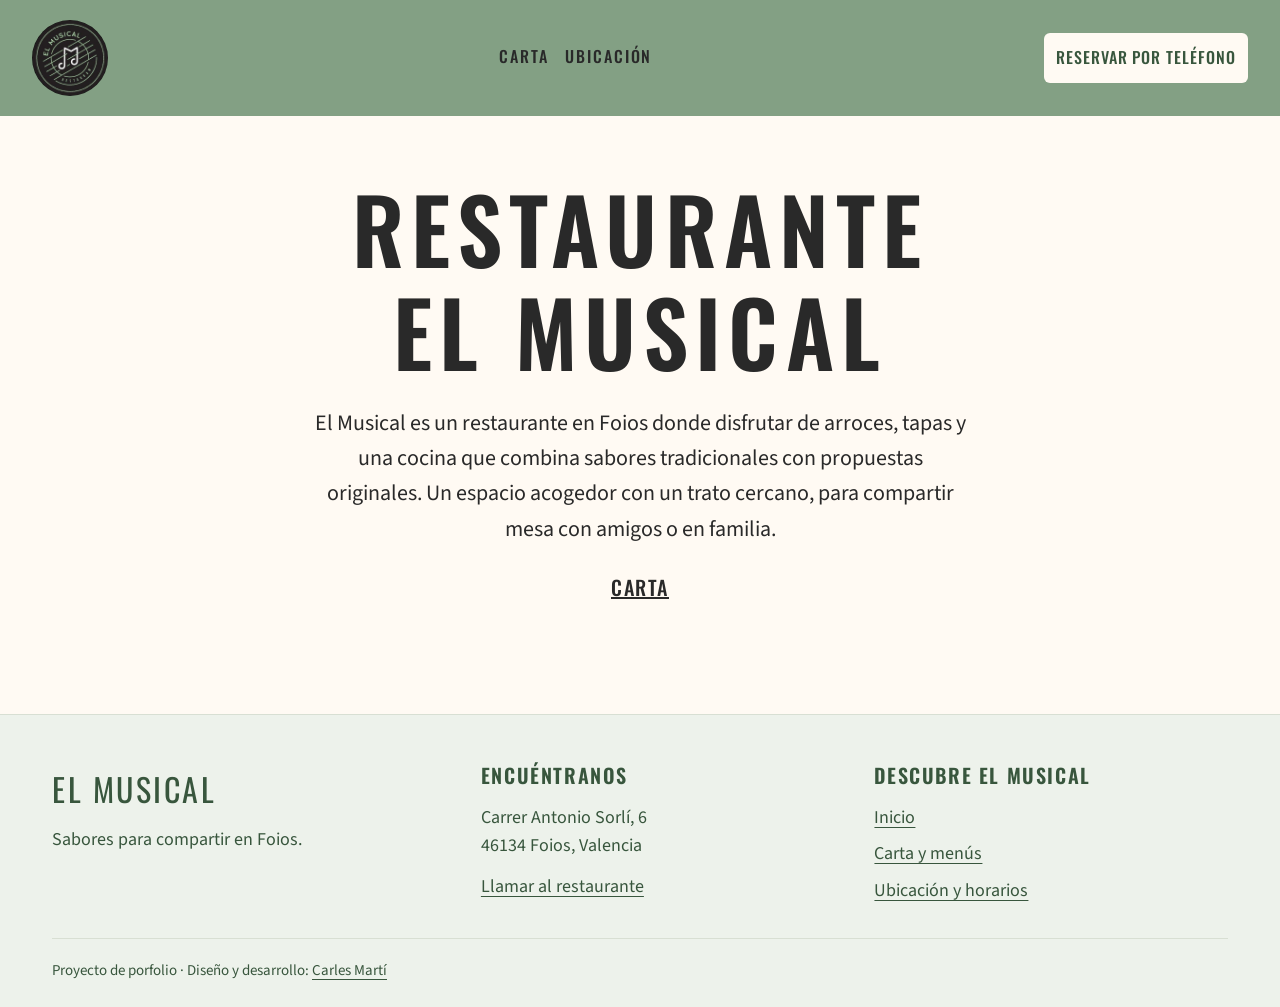
==== index.html @ 3e40493e "Añadido footer, horario y mejora de estilos" ====
<!DOCTYPE html>
<html lang="es">
<head>
    <meta charset="UTF-8">
    <meta name="viewport" content="width=device-width, initial-scale=1.0">

    <title>Restaurante El Musical | Foios</title>
    <meta
        name="description"
        content="Descubre la carta, los menús y la ubicación del restaurante El Musical en Foios."
    >

    <link rel="stylesheet" href="styles.css">
</head>

<body>
    <header class="cabecera">
        <a class="nombre-restaurante" href="index.html">
            <img class="logo-restaurante" src="images/logo_musical.jpg" alt="El Musical · Inicio" width="76" height="76">
        </a>

        <nav aria-label="Navegación principal">
            <ul>
                <!-- Carta reúne los platos, los vinos y los cuatro menús -->
                <li><a href="carta/index.html#carta">Carta</a></li>
                <li><a href="ubicacion/index.html">Ubicación</a></li>
            </ul>
        </nav>

        <a class="boton-reserva" href="tel:+34000000000">  <!-- De momento no pongo el telf-->
            Reservar por teléfono
        </a>
    </header>

    <main>
        <section class="presentacion">
            <!-- Título principal de la página -->
            <h1>Restaurante El Musical</h1>

            <!-- Descripción del restaurante -->
            <p>El Musical es un restaurante en Foios donde disfrutar de arroces, tapas y una cocina que combina sabores tradicionales con propuestas originales. Un espacio acogedor con un trato cercano, para compartir mesa con amigos o en familia.</p>

            <a href="carta/index.html#carta">Carta</a>
        </section>
    </main>

    <!-- Pie común: contacto, navegación y crédito del proyecto. -->
    <footer class="pie-web">
        <div class="contenido-pie">
            <div class="identidad-pie">
                <p class="nombre-pie">El Musical</p>
                <p>Sabores para compartir en Foios.</p>
            </div>
            <div>
                <h2>Encuéntranos</h2>
                <address>Carrer Antonio Sorlí, 6<br>46134 Foios, Valencia</address>
                <a href="tel:+34000000000">Llamar al restaurante</a>
            </div>
            <nav aria-label="Navegación del pie">
                <h2>Descubre El Musical</h2>
                <ul>
                    <li><a href="index.html">Inicio</a></li>
                    <li><a href="carta/index.html#carta">Carta y menús</a></li>
                    <li><a href="ubicacion/index.html#horario">Ubicación y horarios</a></li>
                </ul>
            </nav>
        </div>
        <p class="credito-pie">Proyecto de porfolio · Diseño y desarrollo: <a href="https://github.com/CarlesMarti2003">Carles Martí</a></p>
    </footer>
</body>
</html>
---- styles.css ----
/* Fuentes alojadas en el proyecto: no necesitan estar instaladas en el dispositivo. */
@font-face {
    font-family: "Oswald";
    src: url("assets/fonts/Oswald.ttf") format("truetype");
    font-style: normal;
    font-weight: 200 700;
    font-display: swap;
}

@font-face {
    font-family: "Source Sans 3";
    src: url("assets/fonts/SourceSans3.ttf") format("truetype");
    font-style: normal;
    font-weight: 200 900;
    font-display: swap;
}

/* Paleta y dos familias compartidas por todas las páginas.
   El verde se ha aproximado a partir de la fotografía de la carta. */
:root{
    --verde-principal: #83a084;
    --color-fondo: #fffaf3;
    --verde-oscuro: #38563d;
    --verde-suave: #edf2eb;
    --color-superficie: #fffdf8;
    --color-borde: #d8dfd3;
    --texto-secundario: #485845;
    --fuente-titulos: "Oswald", sans-serif;
    --fuente-texto: "Source Sans 3", sans-serif;
}

*{
    box-sizing: border-box;
}

body{
    margin: 0;
    min-height: 100vh;
    display: flex;
    flex-direction: column;
    font-family: var(--fuente-texto);
    color: #292929;
    background-color: var(--color-fondo);
    font-size: 18px;
    line-height: 1.6;
}

/* Fuente estrecha inspirada en los rótulos de la carta impresa. */
h1, h2, h3, h4 {
    font-family: var(--fuente-titulos);
    font-weight: 600;
    line-height: 1.25;
    letter-spacing: 0.08em;
    text-transform: uppercase;
}

button, input, select, textarea {
    font: inherit;
}

/*--- CONTENEDOR DE LA CABECERA ---*/
.cabecera{
    /* Permanece visible al desplazarse por cualquier página */
    position: sticky;
    top: 0;
    z-index: 30;
    display: flex;
    align-items: center;
    justify-content: space-between;
    gap: 20px;
    padding: 20px 32px;
    background-color: var(--verde-principal);
}

.nombre-restaurante {
    font-size: 30px;
    font-weight: 600;
    color: #292929;
    text-decoration: none; /* Elimina el subrallado del enlace */
    font-family: var(--fuente-titulos);
    letter-spacing: 0.05em;
    text-transform: uppercase;
}

.cabecera nav ul {
    display: flex;
    flex-wrap: wrap;
    justify-content:center;
    gap: 16px;
    margin: 0;
    padding: 0;
    list-style: none;
}

.cabecera nav a{
    color: #292929;
    text-decoration: none;
    font-size: 16px;
    letter-spacing: 0.12em;
    text-transform: uppercase;
    font-weight: 500;
    font-family: var(--fuente-titulos);
}

.cabecera nav a:hover {
    color: var(--verde-oscuro);
    text-decoration: underline;
}

.boton-reserva {
    display: inline-block;
    padding: 12px;
    border-radius: 6px;
    background-color: var(--color-fondo);
    color: var(--verde-oscuro);
    text-align: center;
    text-decoration: none;
    font-family: var(--fuente-titulos);
    font-size: 16px;
    font-weight: 500;
    letter-spacing: 0.06em;
    text-transform: uppercase;
}

.boton-reserva:hover{
    background-color: var(--verde-suave);
}

.presentacion{
    width: 100%;
    max-width: 800px;
    margin: 0 auto;
    padding: 60px;
    text-align: center;
}

.presentacion h1{
    /* El espacio lo controla la presentación, sin duplicar el relleno del h1. */
    padding: 0;
    font-weight: 600;
    font-size: clamp(42px, 7vw, 90px);
    font-family: var(--fuente-titulos);
    line-height: 1.15;
    margin: 0 0 24px;
    letter-spacing: 0.08em;
    text-transform: uppercase;
}

h1{
    width: 100%;
    max-width: 800px;
    font-weight: 600;
    font-size: clamp(42px, 7vw, 90px);
    font-family: var(--fuente-titulos);
    line-height: 1.15;
    margin: 0 0 24px;
    margin: 0 auto;
    padding: 60px;
    text-align: center;
    letter-spacing: 0.08em;
    text-transform: uppercase;
}

.presentacion p{
    font-size: 22px;
    line-height: 1.6;
    max-width: 60ch;
    margin: 0 auto 24px;
}

.presentacion a{
    color: #292929;
    font-size: 20px;
    font-family: var(--fuente-titulos);
    font-weight: 500;
    letter-spacing: 0.08em;
    text-transform: uppercase;
}

.presentacion a:hover{
    color: var(--verde-oscuro);
    text-decoration: underline;
}









/* Ajustes para pantallas pequeñas */
@media (max-width: 700px) {
    .presentacion {
        padding: 40px 20px;
    }

    .cabecera {
        flex-direction: column;
        padding: 20px 16px;
        gap: 20px;
    }
}

/* El contenido crece para que el pie llegue al final en páginas cortas. */
body > main { flex: 1; }

/* Logo con tamaño reservado: no salta la cabecera al cargar la imagen. */
.nombre-restaurante { display: inline-flex; flex-shrink: 0; }
.logo-restaurante {
    display: block;
    width: 76px;
    height: 76px;
    object-fit: contain;
    border-radius: 50%;
}

/* Pie compartido por Inicio, Carta y Ubicación. */
.pie-web {
    margin-top: 48px;
    padding: 48px 32px 24px;
    background: var(--verde-suave);
    border-top: 1px solid var(--color-borde);
    color: var(--verde-oscuro);
}
.contenido-pie {
    display: grid;
    grid-template-columns: 1.1fr 1fr 1fr;
    gap: 40px;
    max-width: 1176px;
    margin: 0 auto;
}
.contenido-pie > * { min-width: 0; }
.pie-web h2 { margin: 0 0 16px; font-size: 20px; }
.nombre-pie {
    margin: 0 0 12px;
    font-family: var(--fuente-titulos);
    font-size: 32px;
    letter-spacing: 0.08em;
    text-transform: uppercase;
}
.identidad-pie p:last-child { margin: 0; }
.pie-web address { margin-bottom: 12px; font-style: normal; }
.pie-web ul { margin: 0; padding: 0; list-style: none; }
.pie-web li + li { margin-top: 8px; }
.pie-web a { color: inherit; text-underline-offset: 4px; }
.pie-web a:hover { color: #292929; }
.credito-pie {
    max-width: 1176px;
    margin: 32px auto 0;
    padding-top: 20px;
    border-top: 1px solid var(--color-borde);
    font-size: 15px;
}
@media (max-width: 700px) {
    .contenido-pie { grid-template-columns: minmax(0, 1fr); gap: 28px; }
    .pie-web { padding: 36px 20px 20px; }
    .logo-restaurante { width: 64px; height: 64px; }
}
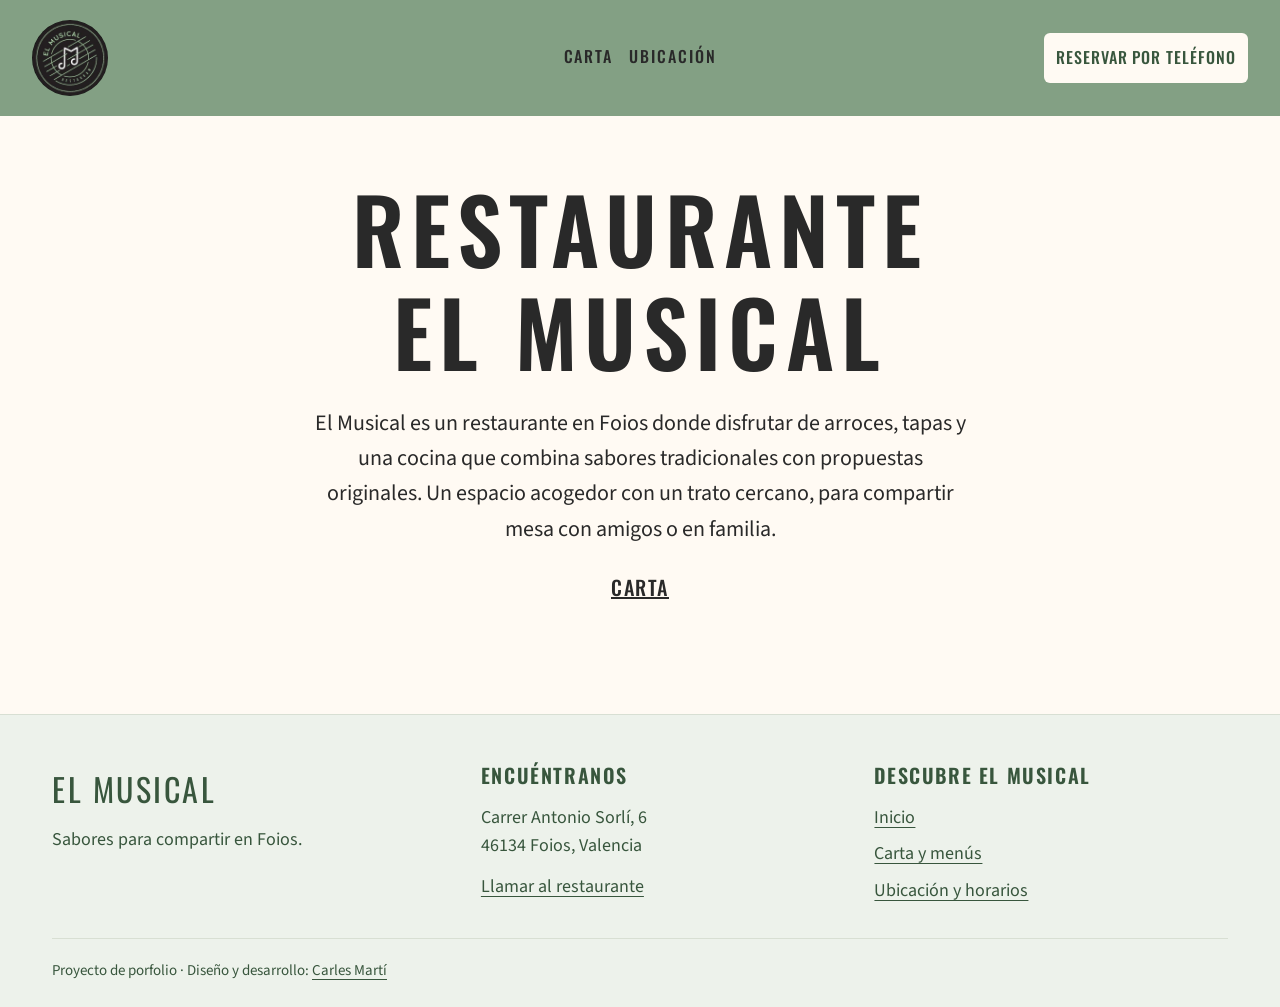
==== commit 0cc1780b: "Simplifica estilos y elimina codigo redundante" ====
--- a/index.html
+++ b/index.html
@@ -27,7 +27,7 @@
             </ul>
         </nav>
 
-        <a class="boton-reserva" href="tel:+34000000000">  <!-- De momento no pongo el telf-->
+        <a class="boton-reserva" href="tel:+34611469134">
             Reservar por teléfono
         </a>
     </header>
@@ -54,7 +54,7 @@
             <div>
                 <h2>Encuéntranos</h2>
                 <address>Carrer Antonio Sorlí, 6<br>46134 Foios, Valencia</address>
-                <a href="tel:+34000000000">Llamar al restaurante</a>
+                <a href="tel:+34611469134">Llamar al restaurante</a>
             </div>
             <nav aria-label="Navegación del pie">
                 <h2>Descubre El Musical</h2>
--- a/styles.css
+++ b/styles.css
@@ -54,7 +54,7 @@
     text-transform: uppercase;
 }
 
-button, input, select, textarea {
+button {
     font: inherit;
 }
 
@@ -64,22 +64,20 @@
     position: sticky;
     top: 0;
     z-index: 30;
-    display: flex;
+    /* Laterales iguales: el menú queda centrado en la pantalla. */
+    display: grid;
+    grid-template-columns: minmax(0, 1fr) auto minmax(0, 1fr);
     align-items: center;
-    justify-content: space-between;
     gap: 20px;
     padding: 20px 32px;
     background-color: var(--verde-principal);
 }
 
+.cabecera > .boton-reserva { justify-self: end; }
+
 .nombre-restaurante {
-    font-size: 30px;
-    font-weight: 600;
-    color: #292929;
-    text-decoration: none; /* Elimina el subrallado del enlace */
-    font-family: var(--fuente-titulos);
-    letter-spacing: 0.05em;
-    text-transform: uppercase;
+    display: inline-flex;
+    justify-self: start;
 }
 
 .cabecera nav ul {
@@ -134,31 +132,17 @@
     text-align: center;
 }
 
-.presentacion h1{
-    /* El espacio lo controla la presentación, sin duplicar el relleno del h1. */
-    padding: 0;
-    font-weight: 600;
+.presentacion h1 {
+    margin-bottom: 24px;
+}
+
+/* Los títulos de cada página solo ajustan el tamaño y el margen. */
+h1 {
+    width: 100%;
     font-size: clamp(42px, 7vw, 90px);
-    font-family: var(--fuente-titulos);
     line-height: 1.15;
-    margin: 0 0 24px;
-    letter-spacing: 0.08em;
-    text-transform: uppercase;
-}
-
-h1{
-    width: 100%;
-    max-width: 800px;
-    font-weight: 600;
-    font-size: clamp(42px, 7vw, 90px);
-    font-family: var(--fuente-titulos);
-    line-height: 1.15;
-    margin: 0 0 24px;
-    margin: 0 auto;
-    padding: 60px;
+    margin: 0;
     text-align: center;
-    letter-spacing: 0.08em;
-    text-transform: uppercase;
 }
 
 .presentacion p{
@@ -182,32 +166,10 @@
     text-decoration: underline;
 }
 
-
-
-
-
-
-
-
-
-/* Ajustes para pantallas pequeñas */
-@media (max-width: 700px) {
-    .presentacion {
-        padding: 40px 20px;
-    }
-
-    .cabecera {
-        flex-direction: column;
-        padding: 20px 16px;
-        gap: 20px;
-    }
-}
-
 /* El contenido crece para que el pie llegue al final en páginas cortas. */
 body > main { flex: 1; }
 
 /* Logo con tamaño reservado: no salta la cabecera al cargar la imagen. */
-.nombre-restaurante { display: inline-flex; flex-shrink: 0; }
 .logo-restaurante {
     display: block;
     width: 76px;
@@ -253,7 +215,17 @@
     border-top: 1px solid var(--color-borde);
     font-size: 15px;
 }
+/* Ajustes para pantallas pequeñas */
 @media (max-width: 700px) {
+    .presentacion {
+        padding: 40px 20px;
+    }
+
+    .cabecera {
+        display: flex;
+        flex-direction: column;
+        padding: 20px 16px;
+    }
     .contenido-pie { grid-template-columns: minmax(0, 1fr); gap: 28px; }
     .pie-web { padding: 36px 20px 20px; }
     .logo-restaurante { width: 64px; height: 64px; }
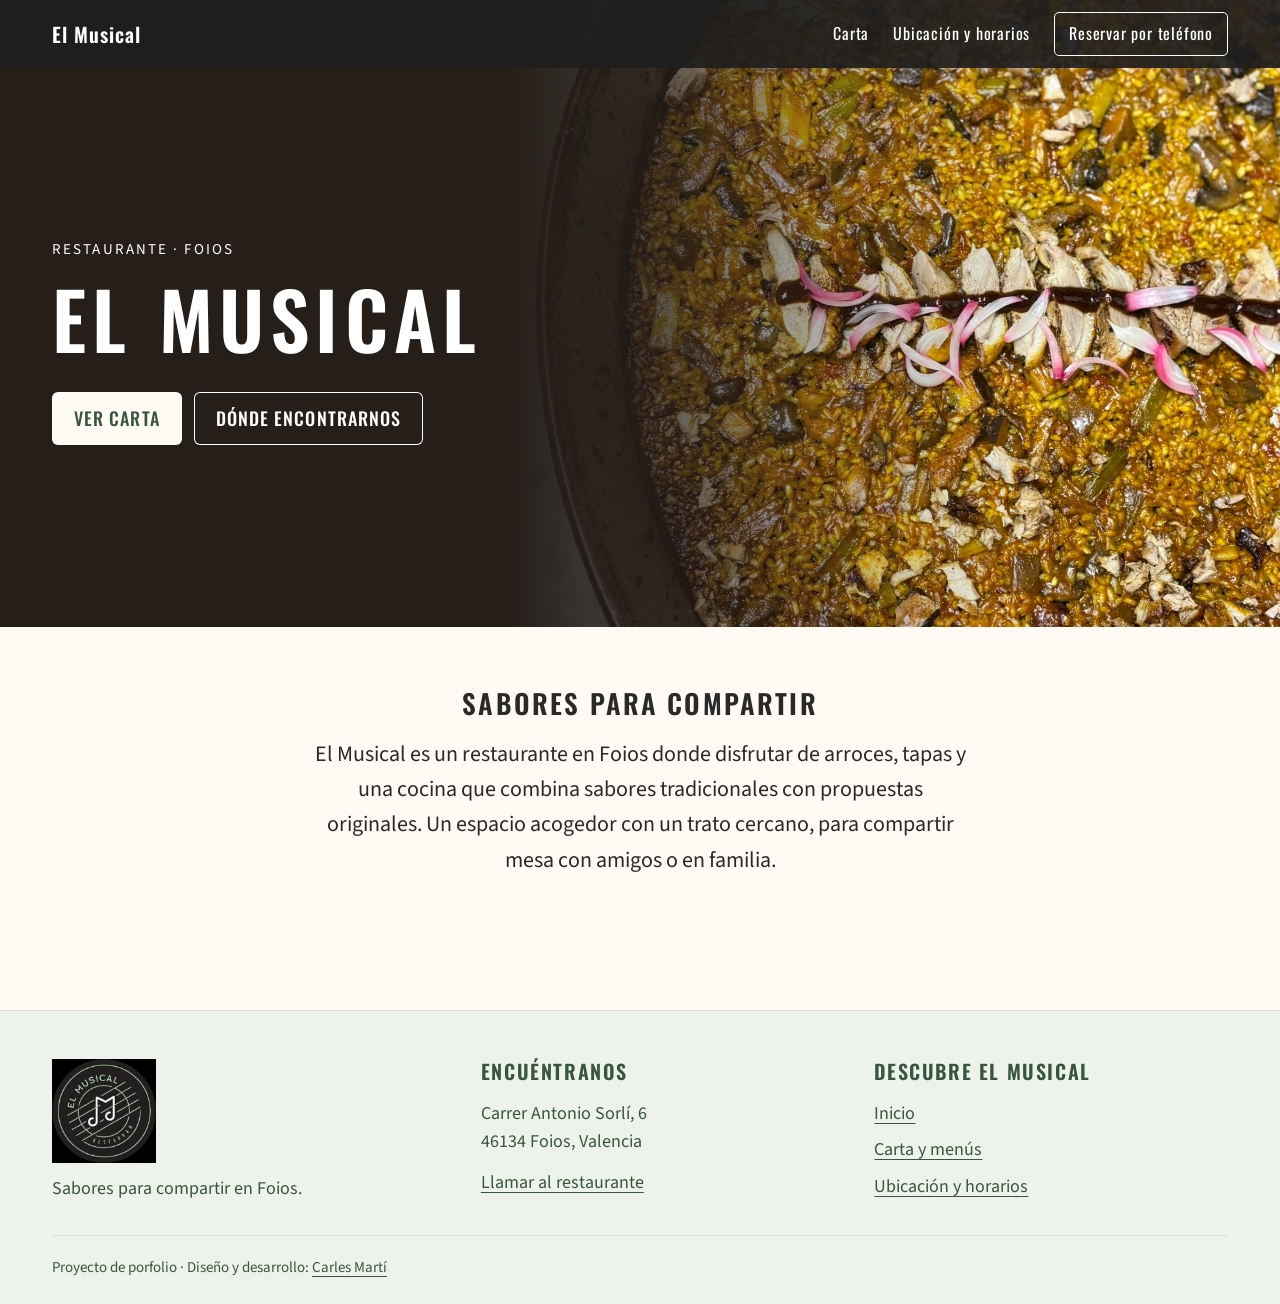
==== commit 51f9a269: "Mejora de portada y fondo de la cabecera" ====
--- a/index.html
+++ b/index.html
@@ -11,44 +11,49 @@
     >
 
     <link rel="stylesheet" href="styles.css">
+    <script src="navegacion.js" defer></script>
 </head>
 
 <body>
-    <header class="cabecera">
-        <a class="nombre-restaurante" href="index.html">
-            <img class="logo-restaurante" src="images/logo_musical.jpg" alt="El Musical · Inicio" width="76" height="76">
-        </a>
-
-        <nav aria-label="Navegación principal">
-            <ul>
-                <!-- Carta reúne los platos, los vinos y los cuatro menús -->
-                <li><a href="carta/index.html#carta">Carta</a></li>
-                <li><a href="ubicacion/index.html">Ubicación</a></li>
-            </ul>
-        </nav>
-
-        <a class="boton-reserva" href="tel:+34611469134">
-            Reservar por teléfono
-        </a>
+    <header class="cabecera cabecera-inicio">
+        <div class="cabecera-interior">
+            <a class="nombre-restaurante" href="index.html" aria-current="page">El Musical</a>
+            <button class="boton-menu" type="button" aria-expanded="false" aria-controls="navegacion-principal" hidden>
+                Menú <span class="icono-menu" aria-hidden="true"></span>
+            </button>
+            <nav id="navegacion-principal" class="cabecera-nav" aria-label="Navegación principal">
+                <ul>
+                    <li><a href="carta/index.html#carta">Carta</a></li>
+                    <li><a href="ubicacion/index.html">Ubicación y horarios</a></li>
+                    <li><a class="boton-reserva" href="tel:+34611469134">Reservar por teléfono</a></li>
+                </ul>
+            </nav>
+        </div>
     </header>
 
     <main>
-        <section class="presentacion">
-            <!-- Título principal de la página -->
-            <h1>Restaurante El Musical</h1>
+    <section class="portada" aria-labelledby="titulo-portada">
+        <div class="portada-contenido">
+            <p class="portada-etiqueta">Restaurante · Foios</p>
+            <h1 id="titulo-portada">El Musical</h1>
+            <div class="portada-acciones">
+                <a class="portada-enlace" href="carta/index.html#carta">Ver carta</a>
+                <a class="portada-enlace portada-enlace-secundario" href="ubicacion/index.html">Dónde encontrarnos</a>
+            </div>
+        </div>
+    </section>
 
-            <!-- Descripción del restaurante -->
-            <p>El Musical es un restaurante en Foios donde disfrutar de arroces, tapas y una cocina que combina sabores tradicionales con propuestas originales. Un espacio acogedor con un trato cercano, para compartir mesa con amigos o en familia.</p>
-
-            <a href="carta/index.html#carta">Carta</a>
-        </section>
-    </main>
+    <section class="presentacion" aria-labelledby="titulo-presentacion">
+        <h2 id="titulo-presentacion">Sabores para compartir</h2>
+        <p>El Musical es un restaurante en Foios donde disfrutar de arroces, tapas y una cocina que combina sabores tradicionales con propuestas originales. Un espacio acogedor con un trato cercano, para compartir mesa con amigos o en familia.</p>
+    </section>
+</main>
 
     <!-- Pie común: contacto, navegación y crédito del proyecto. -->
     <footer class="pie-web">
         <div class="contenido-pie">
             <div class="identidad-pie">
-                <p class="nombre-pie">El Musical</p>
+                <img class="logo-restaurante" src="images/logo_musical.jpg" alt="El Musical" width="104" height="104" loading="lazy">
                 <p>Sabores para compartir en Foios.</p>
             </div>
             <div>
--- a/styles.css
+++ b/styles.css
@@ -18,6 +18,9 @@
 /* Paleta y dos familias compartidas por todas las páginas.
    El verde se ha aproximado a partir de la fotografía de la carta. */
 :root{
+    --carbon: #201f1e;
+    --ancho-pagina: 1240px;
+    --alto-barra: 68px;
     --verde-principal: #83a084;
     --color-fondo: #fffaf3;
     --verde-oscuro: #38563d;
@@ -58,70 +61,135 @@
     font: inherit;
 }
 
-/*--- CONTENEDOR DE LA CABECERA ---*/
-.cabecera{
-    /* Permanece visible al desplazarse por cualquier página */
+/* La misma cabecera en las tres páginas; solo cambia el fondo del inicio. */
+.cabecera {
+    --fondo-cabecera: #20201e;
     position: sticky;
     top: 0;
     z-index: 30;
-    /* Laterales iguales: el menú queda centrado en la pantalla. */
-    display: grid;
-    grid-template-columns: minmax(0, 1fr) auto minmax(0, 1fr);
+    color: #fff;
+    background-color: var(--fondo-cabecera);
+}
+
+.cabecera-inicio {
+    /* La foto comienza al borde superior, detrás de la barra. */
+    margin-bottom: calc(-1 * var(--alto-barra));
+    background-color: rgb(32 31 30 / 92%);
+    transition: background-color 200ms ease;
+}
+
+.cabecera-inicio.con-scroll,
+.cabecera-inicio.menu-abierto {
+    background-color: var(--fondo-cabecera);
+}
+
+/* Al abrir el menú, la barra se vuelve opaca desde el primer instante. */
+.cabecera-inicio.menu-abierto { transition-duration: 0s; }
+
+.cabecera-interior {
+    display: flex;
     align-items: center;
-    gap: 20px;
-    padding: 20px 32px;
-    background-color: var(--verde-principal);
-}
-
-.cabecera > .boton-reserva { justify-self: end; }
-
-.nombre-restaurante {
+    justify-content: space-between;
+    gap: 16px;
+    min-height: var(--alto-barra);
+    max-width: var(--ancho-pagina);
+    margin-inline: auto;
+    padding: 8px 32px;
+}
+
+.cabecera a,
+.boton-menu {
     display: inline-flex;
-    justify-self: start;
-}
-
-.cabecera nav ul {
-    display: flex;
-    flex-wrap: wrap;
-    justify-content:center;
-    gap: 16px;
+    align-items: center;
+    min-height: 44px;
+    color: inherit;
+    font-family: var(--fuente-titulos);
+    font-size: 16px;
+    letter-spacing: 0.05em;
+    text-decoration: none;
+    text-underline-offset: 0.32em;
+}
+
+.cabecera .nombre-restaurante {
+    font-size: 20px;
+    font-weight: 600;
+    white-space: nowrap;
+}
+
+.cabecera-nav ul {
+    display: flex;
+    align-items: center;
+    gap: 24px;
     margin: 0;
     padding: 0;
     list-style: none;
 }
 
-.cabecera nav a{
-    color: #292929;
+.cabecera a:hover,
+.cabecera-nav a[aria-current="page"] {
+    text-decoration: underline;
+}
+
+.cabecera a:focus-visible,
+.boton-menu:focus-visible {
+    outline: 2px solid #fff;
+    outline-offset: 3px;
+}
+
+.cabecera .boton-reserva,
+.boton-menu {
+    padding: 6px 14px;
+    border: 1px solid #fff;
+    border-radius: 5px;
+}
+
+.cabecera .boton-reserva:hover,
+.boton-menu:hover {
+    background: #fff;
+    color: var(--carbon);
     text-decoration: none;
-    font-size: 16px;
-    letter-spacing: 0.12em;
-    text-transform: uppercase;
-    font-weight: 500;
-    font-family: var(--fuente-titulos);
-}
-
-.cabecera nav a:hover {
-    color: var(--verde-oscuro);
-    text-decoration: underline;
-}
-
-.boton-reserva {
-    display: inline-block;
-    padding: 12px;
-    border-radius: 6px;
-    background-color: var(--color-fondo);
-    color: var(--verde-oscuro);
-    text-align: center;
-    text-decoration: none;
-    font-family: var(--fuente-titulos);
-    font-size: 16px;
-    font-weight: 500;
-    letter-spacing: 0.06em;
-    text-transform: uppercase;
-}
-
-.boton-reserva:hover{
-    background-color: var(--verde-suave);
+}
+
+.boton-menu {
+    display: none;
+    gap: 10px;
+    background: transparent;
+    cursor: pointer;
+}
+
+.icono-menu {
+    width: 15px;
+    height: 10px;
+    border-block: 1px solid currentColor;
+}
+
+@media (max-width: 700px) {
+    .cabecera-interior {
+        flex-wrap: wrap;
+        padding-inline: 20px;
+    }
+
+    /* Sin JavaScript, los enlaces siguen visibles debajo del nombre. */
+    .cabecera-nav { width: 100%; }
+    .cabecera-nav ul { flex-wrap: wrap; gap: 4px 16px; }
+
+    .boton-menu:not([hidden]) { display: inline-flex; }
+    .boton-menu:not([hidden]) + .cabecera-nav {
+        position: absolute;
+        top: 100%;
+        left: 0;
+        right: 0;
+        max-height: calc(100vh - var(--alto-barra));
+        max-height: calc(100dvh - var(--alto-barra));
+        overflow-y: auto;
+        padding: 12px 20px 20px;
+        border-top: 1px solid rgb(255 255 255 / 20%);
+        background-color: var(--fondo-cabecera);
+    }
+
+    .boton-menu[aria-expanded="false"]:not([hidden]) + .cabecera-nav { display: none; }
+    .boton-menu:not([hidden]) + .cabecera-nav ul { display: grid; gap: 8px; }
+    .boton-menu:not([hidden]) + .cabecera-nav a { width: 100%; }
 }
 
 .presentacion{
@@ -130,10 +198,6 @@
     margin: 0 auto;
     padding: 60px;
     text-align: center;
-}
-
-.presentacion h1 {
-    margin-bottom: 24px;
 }
 
 /* Los títulos de cada página solo ajustan el tamaño y el margen. */
@@ -152,30 +216,16 @@
     margin: 0 auto 24px;
 }
 
-.presentacion a{
-    color: #292929;
-    font-size: 20px;
-    font-family: var(--fuente-titulos);
-    font-weight: 500;
-    letter-spacing: 0.08em;
-    text-transform: uppercase;
-}
-
-.presentacion a:hover{
-    color: var(--verde-oscuro);
-    text-decoration: underline;
-}
-
 /* El contenido crece para que el pie llegue al final en páginas cortas. */
 body > main { flex: 1; }
 
-/* Logo con tamaño reservado: no salta la cabecera al cargar la imagen. */
+/* El archivo completo conserva sus proporciones y se apoya sobre el pie claro. */
 .logo-restaurante {
     display: block;
-    width: 76px;
-    height: 76px;
-    object-fit: contain;
-    border-radius: 50%;
+    width: 104px;
+    max-width: 100%;
+    height: auto;
+    margin-bottom: 12px;
 }
 
 /* Pie compartido por Inicio, Carta y Ubicación. */
@@ -195,13 +245,6 @@
 }
 .contenido-pie > * { min-width: 0; }
 .pie-web h2 { margin: 0 0 16px; font-size: 20px; }
-.nombre-pie {
-    margin: 0 0 12px;
-    font-family: var(--fuente-titulos);
-    font-size: 32px;
-    letter-spacing: 0.08em;
-    text-transform: uppercase;
-}
 .identidad-pie p:last-child { margin: 0; }
 .pie-web address { margin-bottom: 12px; font-style: normal; }
 .pie-web ul { margin: 0; padding: 0; list-style: none; }
@@ -221,12 +264,95 @@
         padding: 40px 20px;
     }
 
-    .cabecera {
-        display: flex;
-        flex-direction: column;
-        padding: 20px 16px;
-    }
     .contenido-pie { grid-template-columns: minmax(0, 1fr); gap: 28px; }
     .pie-web { padding: 36px 20px 20px; }
-    .logo-restaurante { width: 64px; height: 64px; }
-}
+}
+
+.portada {
+    display: flex;
+    align-items: center;
+    min-height: clamp(480px, 49vw, 690px);
+    padding: calc(var(--alto-barra) + 36px) max(32px, calc((100% - var(--ancho-pagina)) / 2 + 32px)) 48px;
+    color: white;
+    background-color: #251e19;
+
+    /* En escritorio, reservar la derecha para la foto reduce el recorte. */
+    background-image:
+        linear-gradient(90deg, #251e19 40%, rgb(37 30 25 / 80%) 50%, rgb(37 30 25 / 26%) 67%, transparent 82%),
+        url("images/paella1.jpg");
+    background-repeat: no-repeat;
+    background-size: 100% 100%, max(60%, 540px) auto;
+    background-position: center, right 51%;
+}
+
+.portada-contenido {
+    max-width: 32rem;
+}
+
+.portada-etiqueta {
+    margin: 0 0 12px;
+    font-size: 15px;
+    letter-spacing: 0.14em;
+    text-transform: uppercase;
+}
+
+.portada h1 {
+    font-size: clamp(37px, 6.1vw, 79px);
+    margin: 0 0 28px;
+    text-align: left; /* La regla general de h1 lo centra en otras páginas. */
+}
+
+.portada-acciones {
+    display: flex;
+    flex-wrap: wrap;
+    gap: 12px;
+}
+
+.portada-enlace {
+    display: inline-block;
+    padding: 12px 22px;
+    border-radius: 6px;
+    background-color: var(--color-fondo);
+    color: var(--verde-oscuro);
+    font-family: var(--fuente-titulos);
+    font-weight: 500;
+    letter-spacing: 0.06em;
+    text-decoration: none;
+    text-transform: uppercase;
+}
+
+.portada-enlace:hover {
+    background-color: var(--verde-suave);
+}
+
+.portada-enlace-secundario {
+    box-shadow: inset 0 0 0 1px #fff;
+    background-color: transparent;
+    color: #fff;
+}
+
+.portada-enlace-secundario:hover {
+    background-color: rgb(255 255 255 / 15%);
+}
+
+.portada-enlace:focus-visible {
+    outline: 2px solid #fff;
+    outline-offset: 3px;
+}
+
+.presentacion h2 {
+    margin: 0 0 16px;
+}
+
+@media (max-width: 700px) {
+    .portada {
+        align-items: flex-end;
+        min-height: clamp(420px, 60svh, 540px);
+        padding: calc(var(--alto-barra) + 24px) 20px 32px;
+        background-image:
+            linear-gradient(to top, rgb(0 0 0 / 90%), rgb(0 0 0 / 68%) 34%, transparent 70%),
+            url("images/paella1.jpg");
+        background-size: cover;
+        background-position: center;
+    }
+}
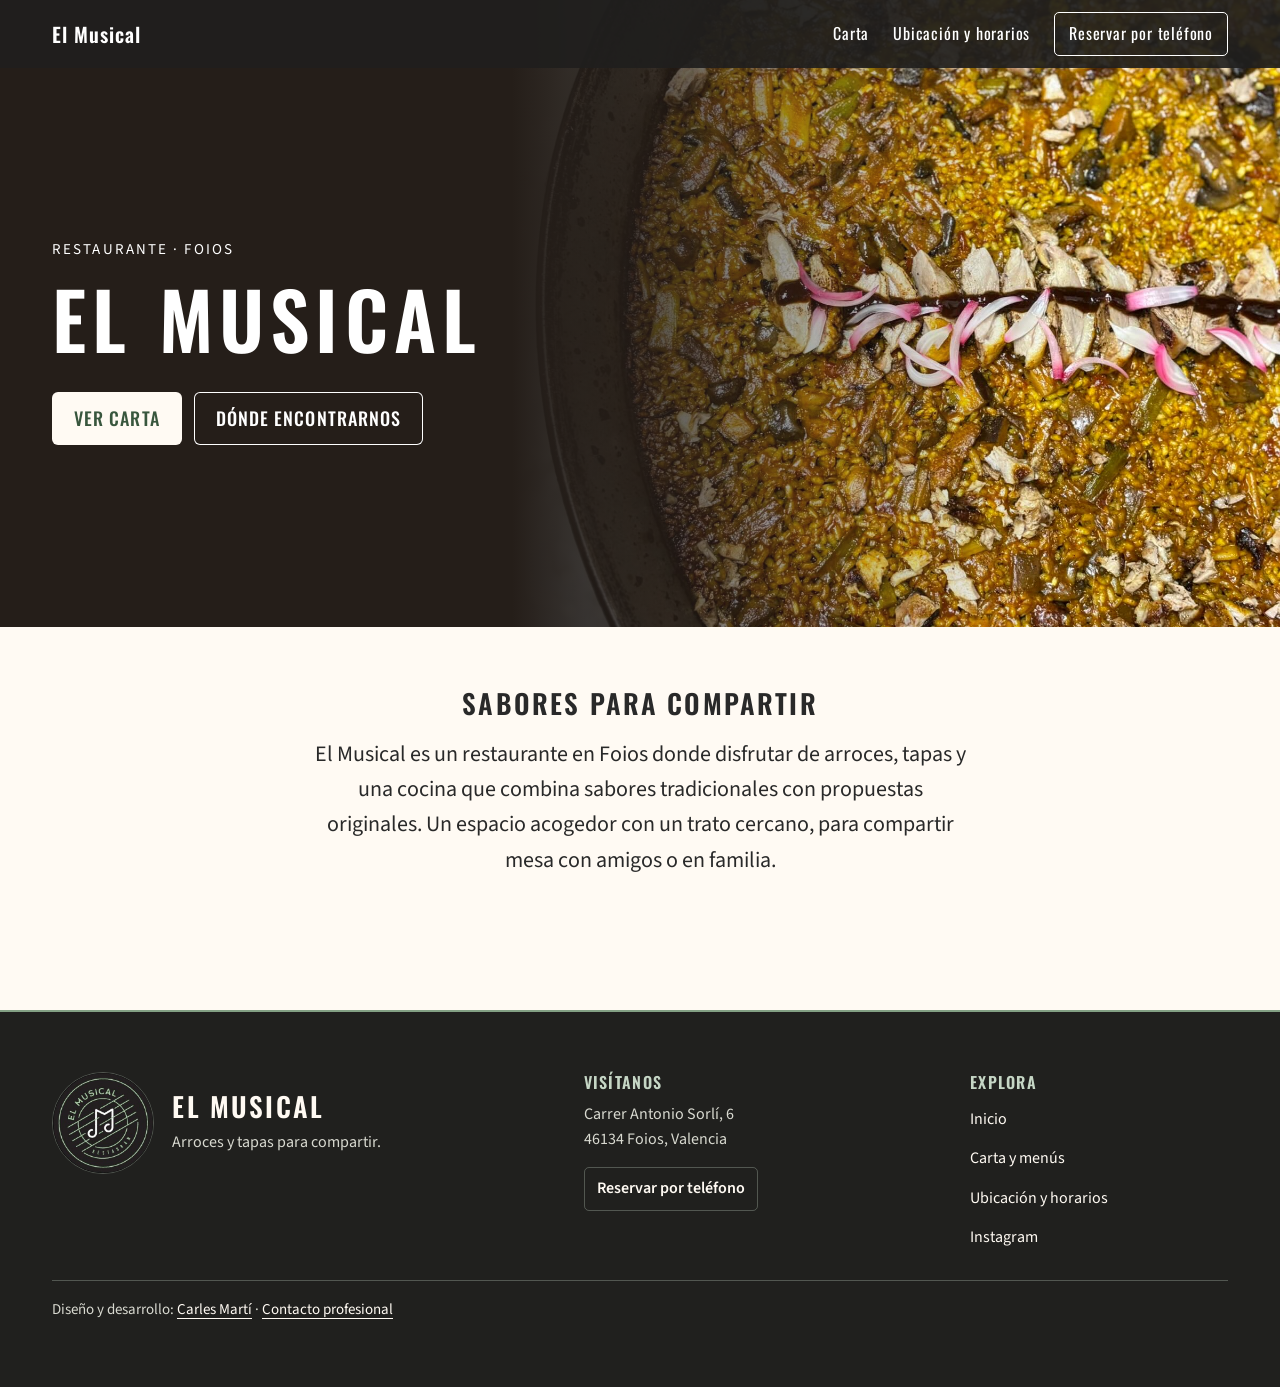
==== commit 4148d166: "Rediseña el pie de página y añade enlaces de contacto" ====
--- a/index.html
+++ b/index.html
@@ -37,8 +37,8 @@
             <p class="portada-etiqueta">Restaurante · Foios</p>
             <h1 id="titulo-portada">El Musical</h1>
             <div class="portada-acciones">
-                <a class="portada-enlace" href="carta/index.html#carta">Ver carta</a>
-                <a class="portada-enlace portada-enlace-secundario" href="ubicacion/index.html">Dónde encontrarnos</a>
+                <a class="boton-accion portada-enlace" href="carta/index.html#carta">Ver carta</a>
+                <a class="boton-accion portada-enlace portada-enlace-secundario" href="ubicacion/index.html">Dónde encontrarnos</a>
             </div>
         </div>
     </section>
@@ -49,28 +49,33 @@
     </section>
 </main>
 
-    <!-- Pie común: contacto, navegación y crédito del proyecto. -->
     <footer class="pie-web">
         <div class="contenido-pie">
             <div class="identidad-pie">
-                <img class="logo-restaurante" src="images/logo_musical.jpg" alt="El Musical" width="104" height="104" loading="lazy">
-                <p>Sabores para compartir en Foios.</p>
+                <img class="logo-restaurante" src="images/logo_musical.jpg" alt="" width="104" height="104" loading="lazy">
+                <div>
+                    <h2>El Musical</h2>
+                    <p>Arroces y tapas para compartir.</p>
+                </div>
             </div>
-            <div>
-                <h2>Encuéntranos</h2>
+
+            <div class="contacto-pie">
+                <h2>Visítanos</h2>
                 <address>Carrer Antonio Sorlí, 6<br>46134 Foios, Valencia</address>
-                <a href="tel:+34611469134">Llamar al restaurante</a>
+                <a class="llamada-pie" href="tel:+34611469134">Reservar por teléfono</a>
             </div>
-            <nav aria-label="Navegación del pie">
-                <h2>Descubre El Musical</h2>
+
+            <nav class="navegacion-pie" aria-label="Navegación del pie">
+                <h2>Explora</h2>
                 <ul>
                     <li><a href="index.html">Inicio</a></li>
                     <li><a href="carta/index.html#carta">Carta y menús</a></li>
                     <li><a href="ubicacion/index.html#horario">Ubicación y horarios</a></li>
+                    <li><a href="https://www.instagram.com/rte.elmusicalfoios/">Instagram</a></li>
                 </ul>
             </nav>
         </div>
-        <p class="credito-pie">Proyecto de porfolio · Diseño y desarrollo: <a href="https://github.com/CarlesMarti2003">Carles Martí</a></p>
+        <p class="credito-pie">Diseño y desarrollo: <a href="https://github.com/CarlesMarti2003">Carles Martí</a> · <a href="mailto:carlespeke2003@gmail.com">Contacto profesional</a></p>
     </footer>
 </body>
 </html>
--- a/styles.css
+++ b/styles.css
@@ -1,4 +1,5 @@
-/* Fuentes alojadas en el proyecto: no necesitan estar instaladas en el dispositivo. */
+/* ===== 1. Fuentes, variables y estilos base ===== */
+
 @font-face {
     font-family: "Oswald";
     src: url("assets/fonts/Oswald.ttf") format("truetype");
@@ -17,7 +18,7 @@
 
 /* Paleta y dos familias compartidas por todas las páginas.
    El verde se ha aproximado a partir de la fotografía de la carta. */
-:root{
+:root {
     --carbon: #201f1e;
     --ancho-pagina: 1240px;
     --alto-barra: 68px;
@@ -27,22 +28,23 @@
     --verde-suave: #edf2eb;
     --color-superficie: #fffdf8;
     --color-borde: #d8dfd3;
+    --texto-principal: #292929;
     --texto-secundario: #485845;
     --fuente-titulos: "Oswald", sans-serif;
     --fuente-texto: "Source Sans 3", sans-serif;
 }
 
-*{
+* {
     box-sizing: border-box;
 }
 
-body{
+body {
     margin: 0;
     min-height: 100vh;
     display: flex;
     flex-direction: column;
     font-family: var(--fuente-texto);
-    color: #292929;
+    color: var(--texto-principal);
     background-color: var(--color-fondo);
     font-size: 18px;
     line-height: 1.6;
@@ -60,6 +62,37 @@
 button {
     font: inherit;
 }
+
+/* En páginas cortas, el contenido ocupa el espacio disponible antes del pie. */
+body > main { flex: 1; }
+
+h1 {
+    width: 100%;
+    line-height: 1.15;
+    margin: 0;
+    text-align: center;
+}
+
+.etiqueta-seccion {
+    margin: 0 0 16px;
+    color: var(--verde-oscuro);
+    font-size: 13px;
+    letter-spacing: 0.14em;
+    text-transform: uppercase;
+}
+
+/* Misma tipografía y forma; cada sección define el color de su botón. */
+.boton-accion {
+    border-radius: 6px;
+    font-family: var(--fuente-titulos);
+    font-weight: 500;
+    letter-spacing: 0.06em;
+    text-decoration: none;
+    text-transform: uppercase;
+}
+
+
+/* ===== 2. Cabecera y navegación principal ===== */
 
 /* La misma cabecera en las tres páginas; solo cambia el fondo del inicio. */
 .cabecera {
@@ -97,9 +130,12 @@
     padding: 8px 32px;
 }
 
+.cabecera a {
+    display: inline-flex;
+}
+
 .cabecera a,
 .boton-menu {
-    display: inline-flex;
     align-items: center;
     min-height: 44px;
     color: inherit;
@@ -143,9 +179,12 @@
     border-radius: 5px;
 }
 
+/* El mismo efecto para reservar desde la cabecera o el pie. */
 .cabecera .boton-reserva:hover,
-.boton-menu:hover {
+.boton-menu:hover,
+.pie-web .llamada-pie:hover {
     background: #fff;
+    border-color: #fff;
     color: var(--carbon);
     text-decoration: none;
 }
@@ -192,81 +231,8 @@
     .boton-menu:not([hidden]) + .cabecera-nav a { width: 100%; }
 }
 
-.presentacion{
-    width: 100%;
-    max-width: 800px;
-    margin: 0 auto;
-    padding: 60px;
-    text-align: center;
-}
-
-/* Los títulos de cada página solo ajustan el tamaño y el margen. */
-h1 {
-    width: 100%;
-    font-size: clamp(42px, 7vw, 90px);
-    line-height: 1.15;
-    margin: 0;
-    text-align: center;
-}
-
-.presentacion p{
-    font-size: 22px;
-    line-height: 1.6;
-    max-width: 60ch;
-    margin: 0 auto 24px;
-}
-
-/* El contenido crece para que el pie llegue al final en páginas cortas. */
-body > main { flex: 1; }
-
-/* El archivo completo conserva sus proporciones y se apoya sobre el pie claro. */
-.logo-restaurante {
-    display: block;
-    width: 104px;
-    max-width: 100%;
-    height: auto;
-    margin-bottom: 12px;
-}
-
-/* Pie compartido por Inicio, Carta y Ubicación. */
-.pie-web {
-    margin-top: 48px;
-    padding: 48px 32px 24px;
-    background: var(--verde-suave);
-    border-top: 1px solid var(--color-borde);
-    color: var(--verde-oscuro);
-}
-.contenido-pie {
-    display: grid;
-    grid-template-columns: 1.1fr 1fr 1fr;
-    gap: 40px;
-    max-width: 1176px;
-    margin: 0 auto;
-}
-.contenido-pie > * { min-width: 0; }
-.pie-web h2 { margin: 0 0 16px; font-size: 20px; }
-.identidad-pie p:last-child { margin: 0; }
-.pie-web address { margin-bottom: 12px; font-style: normal; }
-.pie-web ul { margin: 0; padding: 0; list-style: none; }
-.pie-web li + li { margin-top: 8px; }
-.pie-web a { color: inherit; text-underline-offset: 4px; }
-.pie-web a:hover { color: #292929; }
-.credito-pie {
-    max-width: 1176px;
-    margin: 32px auto 0;
-    padding-top: 20px;
-    border-top: 1px solid var(--color-borde);
-    font-size: 15px;
-}
-/* Ajustes para pantallas pequeñas */
-@media (max-width: 700px) {
-    .presentacion {
-        padding: 40px 20px;
-    }
-
-    .contenido-pie { grid-template-columns: minmax(0, 1fr); gap: 28px; }
-    .pie-web { padding: 36px 20px 20px; }
-}
+
+/* ===== 3. Inicio: portada y presentación ===== */
 
 .portada {
     display: flex;
@@ -311,14 +277,8 @@
 .portada-enlace {
     display: inline-block;
     padding: 12px 22px;
-    border-radius: 6px;
     background-color: var(--color-fondo);
     color: var(--verde-oscuro);
-    font-family: var(--fuente-titulos);
-    font-weight: 500;
-    letter-spacing: 0.06em;
-    text-decoration: none;
-    text-transform: uppercase;
 }
 
 .portada-enlace:hover {
@@ -340,11 +300,27 @@
     outline-offset: 3px;
 }
 
+.presentacion {
+    width: 100%;
+    max-width: 800px;
+    margin: 0 auto;
+    padding: 60px;
+    text-align: center;
+}
+
+.presentacion p {
+    font-size: 22px;
+    max-width: 60ch;
+    margin: 0 auto 24px;
+}
+
 .presentacion h2 {
     margin: 0 0 16px;
 }
 
 @media (max-width: 700px) {
+    .presentacion { padding: 40px 20px; }
+
     .portada {
         align-items: flex-end;
         min-height: clamp(420px, 60svh, 540px);
@@ -356,3 +332,602 @@
         background-position: center;
     }
 }
+
+
+/* ===== 4. Carta, vinos y menús ===== */
+
+/* Los tamaños son los de las barras fijas; carta.js los actualiza al medirlas. */
+.pagina-carta {
+    scroll-padding-top: calc(
+        var(--altura-cabecera, 0px) + var(--altura-selector, 0px) + 24px
+    );
+}
+
+.introduccion-carta {
+    padding: 64px 24px 40px;
+    text-align: center;
+}
+
+.introduccion-carta .etiqueta-seccion { color: var(--texto-secundario); }
+
+.introduccion-carta h1 {
+    margin: 0 0 20px;
+    font-size: clamp(40px, 6vw, 72px);
+}
+
+.introduccion-carta > p:last-child {
+    margin: 0;
+    color: var(--texto-secundario);
+    line-height: 1.5;
+}
+
+.selector-carta {
+    position: sticky;
+    top: var(--altura-cabecera, 0px);
+    z-index: 20;
+    padding: 0 24px;
+    background-color: var(--color-fondo);
+    border-bottom: 1px solid var(--color-borde);
+}
+
+.pestanas-carta {
+    display: flex;
+    justify-content: center;
+    gap: 28px;
+    max-width: 1200px;
+    margin: 0 auto;
+    overflow-x: auto;
+    scrollbar-width: thin;
+}
+
+.pestana-carta {
+    position: relative;
+    flex: 0 0 auto;
+    display: flex;
+    align-items: center;
+    min-height: 72px;
+    padding: 16px 0;
+    color: var(--texto-secundario);
+    font-family: var(--fuente-titulos);
+    font-size: 20px;
+    text-decoration: none;
+    white-space: nowrap;
+    font-weight: 500;
+    letter-spacing: 0.08em;
+    text-transform: uppercase;
+}
+
+.pestana-carta:hover,
+.pestana-carta[aria-selected="true"] {
+    color: var(--texto-principal);
+}
+
+.pestana-carta[aria-selected="true"] {
+    font-weight: 600;
+}
+
+.pestana-carta[aria-selected="true"]::after {
+    content: "";
+    position: absolute;
+    right: 0;
+    left: 0;
+    bottom: 12px;
+    height: 2px;
+    background-color: var(--verde-principal);
+}
+
+.pestana-carta:focus:not(:focus-visible) { outline: none; }
+.pestana-carta:focus-visible {
+    outline: 2px solid var(--verde-oscuro);
+    outline-offset: -3px;
+}
+
+/* Paneles, categorías, platos y vinos. */
+.contenido-carta {
+    max-width: 1000px;
+    margin: 0 auto;
+    padding: 56px 24px 100px;
+}
+
+.panel-carta { margin-bottom: 48px; }
+
+.panel-carta h2 {
+    margin: 0 0 36px;
+    font-size: clamp(24px, 4vw, 32px);
+    letter-spacing: 0.12em;
+    text-align: center;
+}
+
+.descripcion-carta {
+    margin: 0;
+    padding: 32px 20px;
+    border: 1px solid var(--color-borde);
+    color: #000000;
+    font-size: 20px;
+    text-align: center;
+}
+
+.categoria {
+    margin: 48px 0;
+}
+
+.categoria + .categoria {
+    margin-top: 64px;
+}
+
+.categoria h3 {
+    margin: 0 0 28px;
+    color: var(--texto-secundario);
+    font-size: 21px;
+    letter-spacing: 0.12em;
+    text-align: center;
+    font-weight: 500;
+}
+
+.disponibilidad-categoria {
+    margin: -12px 0 28px;
+    color: #000000;
+    font-style: italic;
+    text-align: center;
+}
+
+.lista-platos,
+.platos-menu {
+    margin: 0;
+    padding: 0;
+    list-style: none;
+}
+
+.plato {
+    display: flex;
+    justify-content: space-between;
+    gap: 24px;
+    padding: 24px 0;
+    border-bottom: 1px solid var(--color-borde);
+}
+
+.plato > div {
+    min-width: 0;
+}
+
+.plato h4 {
+    margin: 0 0 8px;
+    font-size: 19px;
+    font-weight: 500;
+    overflow-wrap: anywhere;
+}
+
+.plato p {
+    margin: 0;
+    color: #000000;
+    font-size: 20px;
+}
+
+.vino .origen-vino {
+    margin: 4px 0 12px;
+    font-size: 14px;
+    letter-spacing: 0.04em;
+}
+
+.vino .variedad-vino {
+    margin-top: 12px;
+    font-size: 17px;
+    line-height: 1.5;
+}
+
+.precio {
+    flex-shrink: 0;
+    font-weight: 600;
+}
+
+/* Opciones, condiciones y precios de los menús. */
+.platos-menu li,
+.condiciones-menu {
+    color: #000000;
+    font-size: 20px;
+    text-align: center;
+}
+
+.platos-menu li {
+    padding: 16px 0;
+    border-bottom: 1px solid var(--color-borde);
+}
+
+.precios-menu {
+    display: flex;
+    justify-content: center;
+    flex-wrap: wrap;
+    gap: 24px 48px;
+    margin: 24px 0 16px;
+}
+
+.precio-menu {
+    margin: 0;
+    font-family: var(--fuente-titulos);
+    font-size: 26px;
+    font-weight: bold;
+    line-height: 1.4;
+    text-align: center;
+}
+
+.unidad-precio {
+    font-size: 17px;
+    font-weight: normal;
+}
+
+.modalidad-precio {
+    font-family: var(--fuente-texto);
+    display: block;
+    font-size: 15px;
+    font-weight: normal;
+}
+
+.opciones-menu {
+    margin: 0 0 32px;
+    color: #000000;
+    font-size: 19px;
+    text-align: center;
+}
+
+.condiciones-menu { margin: 0 0 16px; }
+
+.suplemento-menu {
+    font-size: 17px;
+}
+
+.pie-carta {
+    margin-top: 48px;
+    text-align: center;
+}
+
+.volver-arriba {
+    display: inline-flex;
+    align-items: center;
+    gap: 10px;
+    padding: 14px 24px;
+    border: 1px solid var(--verde-principal);
+    background-color: var(--color-fondo);
+    color: var(--texto-principal);
+    cursor: pointer;
+    font-size: 16px;
+}
+
+.volver-arriba:hover {
+    background-color: var(--verde-oscuro);
+    color: #ffffff;
+}
+
+@media (max-width: 1100px) {
+    .pestanas-carta {
+        justify-content: flex-start;
+    }
+}
+
+@media (max-width: 700px) {
+    .introduccion-carta {
+        padding: 40px 20px 28px;
+    }
+
+    .selector-carta {
+        padding: 0 16px;
+    }
+
+    .pestanas-carta {
+        gap: 24px;
+    }
+
+    .pestana-carta {
+        min-height: 60px;
+    }
+
+    .contenido-carta {
+        padding: 36px 20px 64px;
+    }
+
+    .plato {
+        gap: 16px;
+    }
+}
+
+
+/* ===== 5. Ubicación, mapa y horarios ===== */
+
+.pagina-ubicacion {
+    max-width: var(--ancho-pagina);
+    margin: 0 auto;
+    padding: 64px 32px 40px;
+}
+
+.introduccion-ubicacion {
+    margin-bottom: 48px;
+    text-align: center;
+}
+
+.introduccion-ubicacion h1 {
+    margin: 0 0 20px;
+    font-size: clamp(42px, 6vw, 72px);
+}
+
+.introduccion-ubicacion > p:last-child {
+    max-width: 48ch;
+    margin: 0 auto;
+    font-size: 22px;
+}
+
+/* Mapa y ficha de dirección. */
+.encuentranos {
+    display: grid;
+    grid-template-columns: minmax(0, 1.65fr) minmax(0, 1fr);
+    overflow: hidden;
+    border: 1px solid var(--color-borde);
+    border-radius: 18px;
+    background-color: var(--color-superficie);
+    box-shadow: 0 16px 40px rgb(35 61 43 / 8%);
+}
+
+.tarjeta-mapa {
+    min-width: 0;
+    min-height: 480px;
+    background-color: var(--verde-suave);
+}
+
+.tarjeta-mapa iframe {
+    display: block;
+    width: 100%;
+    height: 100%;
+    min-height: 480px;
+    border: 0;
+}
+
+.datos-ubicacion {
+    display: flex;
+    flex-direction: column;
+    align-items: flex-start;
+    justify-content: center;
+    min-width: 0;
+    padding: 44px 36px;
+}
+
+.icono-ubicacion {
+    display: grid;
+    place-items: center;
+    width: 56px;
+    height: 56px;
+    margin-bottom: 28px;
+    border-radius: 50%;
+    background-color: var(--verde-suave);
+    color: var(--verde-oscuro);
+}
+
+.icono-ubicacion svg {
+    width: 26px;
+    height: 26px;
+}
+
+.datos-ubicacion h2 {
+    margin: 0 0 20px;
+    font-size: 36px;
+    line-height: 1.2;
+}
+
+.datos-ubicacion address {
+    margin-bottom: 28px;
+    font-size: 21px;
+    font-style: normal;
+}
+
+.boton-ubicacion {
+    display: inline-flex;
+    align-items: center;
+    justify-content: space-between;
+    gap: 28px;
+    max-width: 100%;
+    padding: 15px 22px;
+    background-color: var(--verde-principal);
+    color: var(--verde-oscuro);
+    font-size: 16px;
+}
+
+.boton-ubicacion:hover {
+    background-color: var(--verde-oscuro);
+    color: #ffffff;
+}
+
+.reseña {
+    margin-bottom: 48px;
+    text-align: center;
+    padding: 20px;
+}
+
+.enlace-mapa {
+    margin-top: 20px;
+    color: var(--verde-oscuro);
+    font-size: 14px;
+    line-height: 1.5;
+    text-underline-offset: 4px;
+}
+
+.enlace-mapa:hover {
+    color: #111111;
+}
+
+.cierre-ubicacion {
+    margin: 32px 0 0;
+    color: var(--verde-oscuro);
+    font-size: 20px;
+    text-align: center;
+}
+
+/* Horarios de apertura. */
+.horario-local {
+    display: grid;
+    grid-template-columns: minmax(0, 1fr) minmax(0, 1.2fr);
+    gap: 48px;
+    margin-top: 48px;
+    padding: 40px;
+    border: 1px solid var(--color-borde);
+    border-radius: 18px;
+    background: var(--verde-suave);
+    scroll-margin-top: 280px;
+}
+.introduccion-horario h2 { margin: 0 0 20px; font-size: 36px; }
+.introduccion-horario > p:last-child { margin: 0; }
+.tabla-horarios { width: 100%; border-collapse: collapse; }
+.tabla-horarios caption {
+    text-align: left;
+    margin-bottom: 16px;
+    color: var(--verde-oscuro);
+    font-size: 16px;
+}
+.tabla-horarios th, .tabla-horarios td {
+    padding: 12px 0;
+    border-bottom: 1px solid var(--color-borde);
+    vertical-align: top;
+}
+.tabla-horarios th { text-align: left; font-weight: 600; }
+.tabla-horarios td { text-align: right; }
+.tabla-horarios td span { display: block; white-space: nowrap; }
+.tabla-horarios tr:last-child > * { border-bottom: 0; }
+
+/* En móvil, la dirección va antes que el mapa. */
+@media (max-width: 800px) {
+    .pagina-ubicacion {
+        padding: 40px 20px 32px;
+    }
+
+    .introduccion-ubicacion {
+        margin-bottom: 32px;
+    }
+
+    .encuentranos {
+        grid-template-columns: minmax(0, 1fr);
+    }
+
+    .datos-ubicacion {
+        order: -1;
+        padding: 32px 24px;
+    }
+
+    .tarjeta-mapa,
+    .tarjeta-mapa iframe {
+        min-height: 360px;
+    }
+    .horario-local { grid-template-columns: minmax(0, 1fr); gap: 24px; padding: 28px 20px; }
+}
+
+
+/* ===== 6. Pie de página ===== */
+
+.pie-web {
+    --texto-pie: #d8d9d0;
+    --acento-pie: #c5d6c5;
+    --borde-pie: rgb(197 214 197 / 30%);
+    margin-top: 48px;
+    padding: clamp(32px, 5vw, 60px) 32px;
+    border-top: 2px solid var(--verde-principal);
+    background-color: #20201e;
+    color: var(--texto-pie);
+    font-size: 16px;
+}
+
+.contenido-pie {
+    display: grid;
+    grid-template-columns: minmax(0, 1.45fr) minmax(0, 1fr) minmax(0, 0.8fr);
+    align-items: start;
+    gap: clamp(24px, 5vw, 76px);
+    max-width: calc(var(--ancho-pagina) - 64px);
+    margin-inline: auto;
+}
+
+.pie-web h2 {
+    margin: 0 0 10px;
+    color: var(--acento-pie);
+    font-size: 16px;
+}
+
+.identidad-pie {
+    display: flex;
+    align-items: center;
+    gap: 18px;
+}
+
+/* El recorte circular conserva las proporciones de la imagen original. */
+.logo-restaurante {
+    display: block;
+    flex: none;
+    width: clamp(72px, 8vw, 104px);
+    height: auto;
+    border: 1px solid var(--borde-pie);
+    border-radius: 50%;
+}
+
+.identidad-pie h2 {
+    margin-bottom: 6px;
+    color: var(--color-fondo);
+    font-size: 27px;
+}
+
+.identidad-pie p { margin: 0; }
+
+.pie-web address {
+    margin-bottom: 14px;
+    font-style: normal;
+}
+
+.pie-web ul {
+    display: grid;
+    gap: 4px;
+    margin: 0;
+    padding: 0;
+    list-style: none;
+}
+
+.pie-web a {
+    display: inline-block;
+    padding-block: 5px;
+    color: var(--color-fondo);
+    text-decoration: none;
+    text-underline-offset: 0.25em;
+}
+
+.pie-web a:hover { text-decoration: underline; }
+
+.pie-web a:focus-visible {
+    outline: 2px solid var(--acento-pie);
+    outline-offset: 3px;
+}
+
+.pie-web .llamada-pie {
+    display: inline-flex;
+    align-items: center;
+    min-height: 44px;
+    padding: 7px 12px;
+    border: 1px solid var(--borde-pie);
+    border-radius: 5px;
+    font-weight: 600;
+}
+
+.credito-pie {
+    max-width: calc(var(--ancho-pagina) - 64px);
+    margin: 24px auto 0;
+    padding-top: 12px;
+    border-top: 1px solid var(--borde-pie);
+    font-size: 15px;
+}
+
+.pie-web .credito-pie a { text-decoration: underline; }
+.pie-web .credito-pie a:hover { color: var(--acento-pie); }
+
+@media (max-width: 700px) {
+    .pie-web { padding-inline: 20px; }
+    .contenido-pie { grid-template-columns: 1fr; }
+
+    .contacto-pie,
+    .navegacion-pie {
+        padding-top: 20px;
+        border-top: 1px solid var(--borde-pie);
+    }
+
+    .navegacion-pie ul { gap: 0; }
+    .navegacion-pie a { padding-block: 9px; }
+}
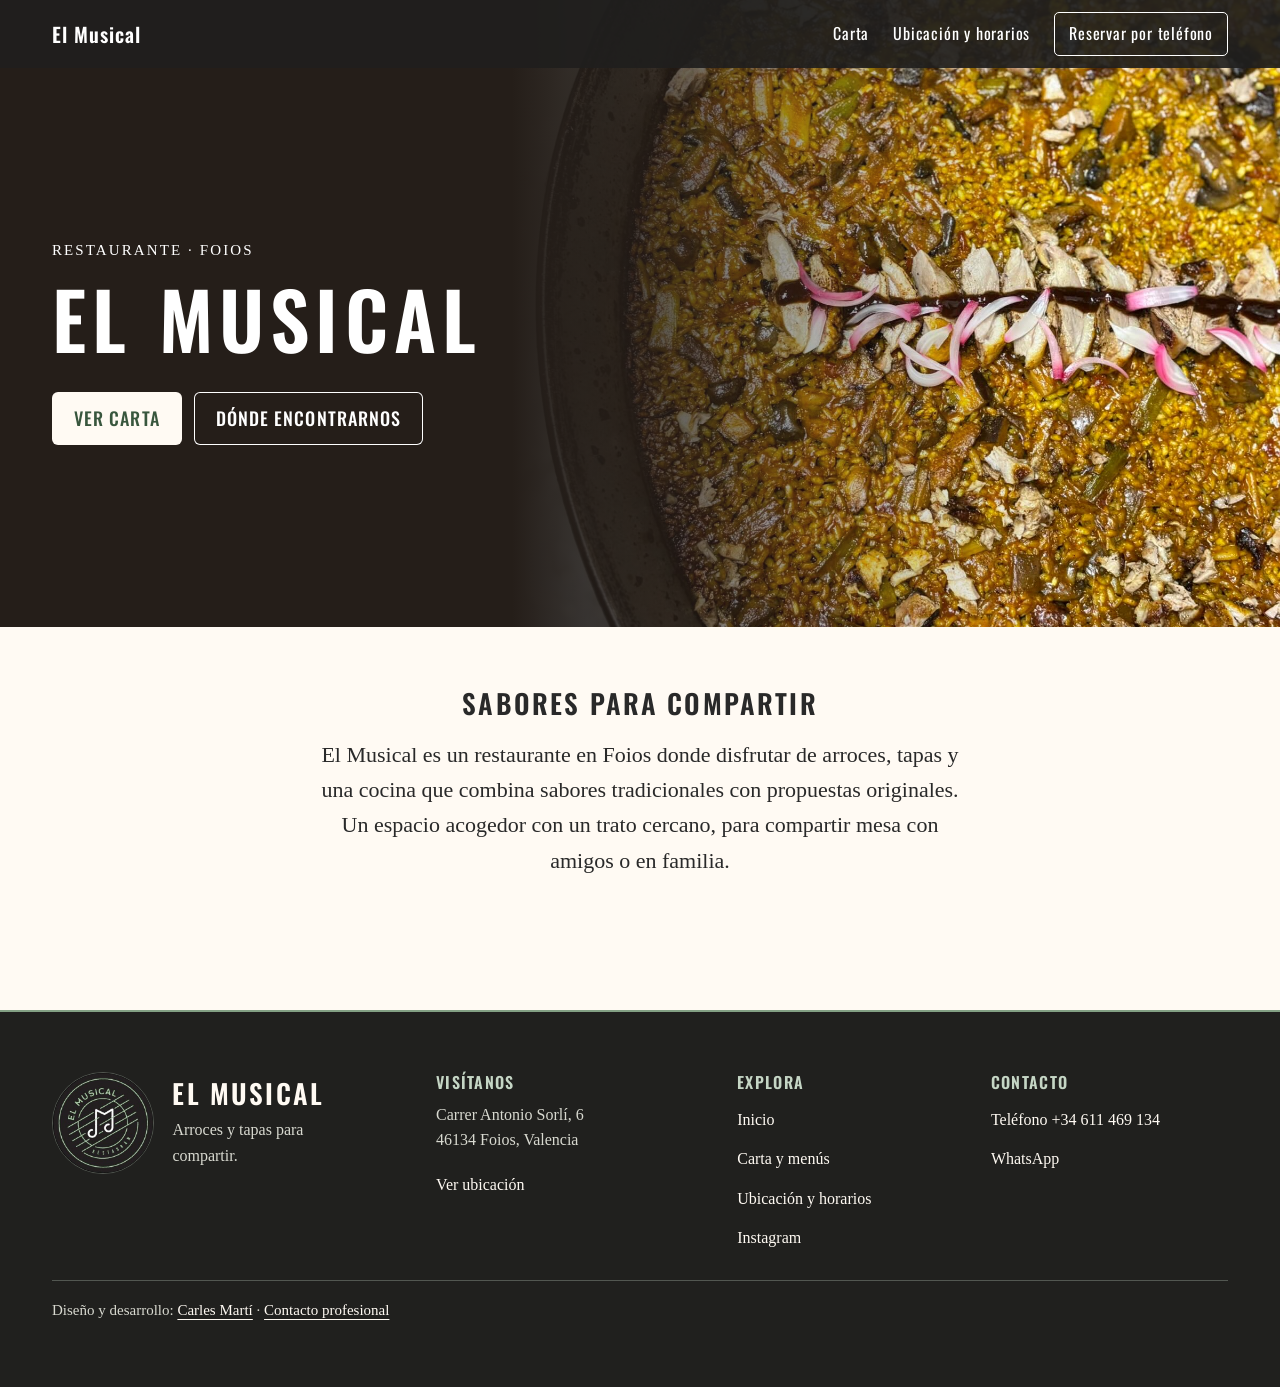
==== commit 899bd918: "Mejora de footer y accesibilidad en carta" ====
--- a/index.html
+++ b/index.html
@@ -37,8 +37,8 @@
             <p class="portada-etiqueta">Restaurante · Foios</p>
             <h1 id="titulo-portada">El Musical</h1>
             <div class="portada-acciones">
-                <a class="boton-accion portada-enlace" href="carta/index.html#carta">Ver carta</a>
-                <a class="boton-accion portada-enlace portada-enlace-secundario" href="ubicacion/index.html">Dónde encontrarnos</a>
+                <a class="boton-accion boton-crema" href="carta/index.html#carta">Ver carta</a>
+                <a class="boton-accion boton-crema portada-enlace-secundario" href="ubicacion/index.html">Dónde encontrarnos</a>
             </div>
         </div>
     </section>
@@ -59,10 +59,10 @@
                 </div>
             </div>
 
-            <div class="contacto-pie">
+            <div class="visitanos-pie">
                 <h2>Visítanos</h2>
                 <address>Carrer Antonio Sorlí, 6<br>46134 Foios, Valencia</address>
-                <a class="llamada-pie" href="tel:+34611469134">Reservar por teléfono</a>
+                <a href="ubicacion/index.html">Ver ubicación</a>
             </div>
 
             <nav class="navegacion-pie" aria-label="Navegación del pie">
@@ -74,6 +74,14 @@
                     <li><a href="https://www.instagram.com/rte.elmusicalfoios/">Instagram</a></li>
                 </ul>
             </nav>
+
+            <div class="contacto-pie">
+                <h2>Contacto</h2>
+                <ul>
+                    <li><a href="tel:+34611469134">Teléfono +34 611 469 134</a></li>
+                    <li><a href="https://wa.me/34611469134">WhatsApp</a></li>
+                </ul>
+            </div>
         </div>
         <p class="credito-pie">Diseño y desarrollo: <a href="https://github.com/CarlesMarti2003">Carles Martí</a> · <a href="mailto:carlespeke2003@gmail.com">Contacto profesional</a></p>
     </footer>
--- a/styles.css
+++ b/styles.css
@@ -5,14 +5,6 @@
     src: url("assets/fonts/Oswald.ttf") format("truetype");
     font-style: normal;
     font-weight: 200 700;
-    font-display: swap;
-}
-
-@font-face {
-    font-family: "Source Sans 3";
-    src: url("assets/fonts/SourceSans3.ttf") format("truetype");
-    font-style: normal;
-    font-weight: 200 900;
     font-display: swap;
 }
 
@@ -31,7 +23,7 @@
     --texto-principal: #292929;
     --texto-secundario: #485845;
     --fuente-titulos: "Oswald", sans-serif;
-    --fuente-texto: "Source Sans 3", sans-serif;
+    --fuente-texto: Georgia, "Times New Roman", serif;
 }
 
 * {
@@ -179,10 +171,8 @@
     border-radius: 5px;
 }
 
-/* El mismo efecto para reservar desde la cabecera o el pie. */
 .cabecera .boton-reserva:hover,
-.boton-menu:hover,
-.pie-web .llamada-pie:hover {
+.boton-menu:hover {
     background: #fff;
     border-color: #fff;
     color: var(--carbon);
@@ -274,14 +264,14 @@
     gap: 12px;
 }
 
-.portada-enlace {
+.boton-crema {
     display: inline-block;
     padding: 12px 22px;
     background-color: var(--color-fondo);
     color: var(--verde-oscuro);
 }
 
-.portada-enlace:hover {
+.boton-crema:hover {
     background-color: var(--verde-suave);
 }
 
@@ -295,7 +285,7 @@
     background-color: rgb(255 255 255 / 15%);
 }
 
-.portada-enlace:focus-visible {
+.boton-crema:focus-visible {
     outline: 2px solid #fff;
     outline-offset: 3px;
 }
@@ -447,6 +437,29 @@
     text-align: center;
 }
 
+.indice-carta {
+    display: flex;
+    flex-wrap: wrap;
+    justify-content: center;
+    gap: 8px 12px;
+    margin-top: 20px;
+    padding: 16px;
+    border-radius: 6px;
+}
+
+.indice-carta a {
+    padding: 11px 21px;
+    border: 1px solid #000;
+    background-color: #000;
+    color: #fffaf3;
+}
+
+.indice-carta a:hover,
+.indice-carta a:focus-visible {
+    background-color: #fffaf3;
+    color: #000;
+}
+
 .categoria {
     margin: 48px 0;
 }
@@ -832,7 +845,7 @@
 
 .contenido-pie {
     display: grid;
-    grid-template-columns: minmax(0, 1.45fr) minmax(0, 1fr) minmax(0, 0.8fr);
+    grid-template-columns: 1.35fr 1fr 0.8fr 1fr;
     align-items: start;
     gap: clamp(24px, 5vw, 76px);
     max-width: calc(var(--ancho-pagina) - 64px);
@@ -897,16 +910,6 @@
     outline-offset: 3px;
 }
 
-.pie-web .llamada-pie {
-    display: inline-flex;
-    align-items: center;
-    min-height: 44px;
-    padding: 7px 12px;
-    border: 1px solid var(--borde-pie);
-    border-radius: 5px;
-    font-weight: 600;
-}
-
 .credito-pie {
     max-width: calc(var(--ancho-pagina) - 64px);
     margin: 24px auto 0;
@@ -918,16 +921,19 @@
 .pie-web .credito-pie a { text-decoration: underline; }
 .pie-web .credito-pie a:hover { color: var(--acento-pie); }
 
+@media (max-width: 1050px) {
+    .contenido-pie { grid-template-columns: repeat(2, minmax(0, 1fr)); }
+}
+
 @media (max-width: 700px) {
     .pie-web { padding-inline: 20px; }
     .contenido-pie { grid-template-columns: 1fr; }
 
-    .contacto-pie,
-    .navegacion-pie {
+    .contenido-pie > * + * {
         padding-top: 20px;
         border-top: 1px solid var(--borde-pie);
     }
 
-    .navegacion-pie ul { gap: 0; }
-    .navegacion-pie a { padding-block: 9px; }
-}
+    .contenido-pie ul { gap: 0; }
+    .contenido-pie a { min-height: 44px; padding-block: 9px; }
+}
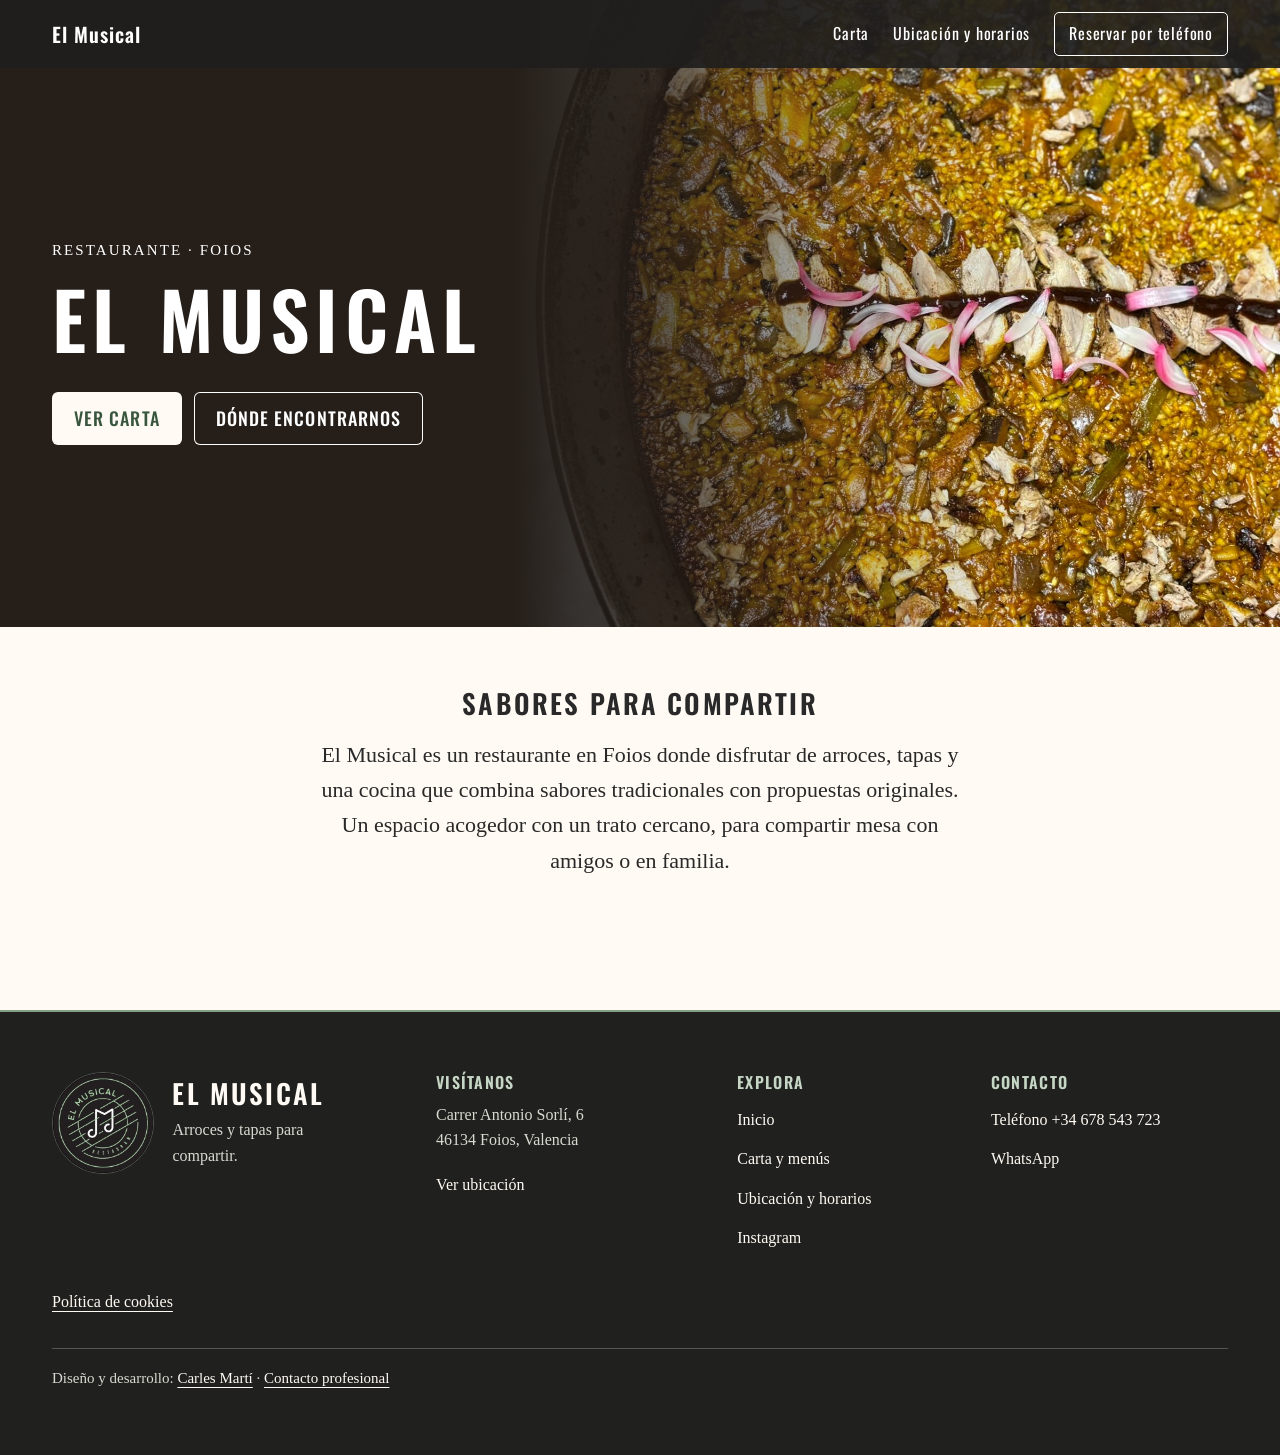
==== commit af4e69a2: "Actualiza el teléfono, aclara el IVA y activa el mapa bajo petición" ====
--- a/index.html
+++ b/index.html
@@ -25,7 +25,7 @@
                 <ul>
                     <li><a href="carta/index.html#carta">Carta</a></li>
                     <li><a href="ubicacion/index.html">Ubicación y horarios</a></li>
-                    <li><a class="boton-reserva" href="tel:+34611469134">Reservar por teléfono</a></li>
+                    <li><a class="boton-reserva" href="tel:+34678543723">Reservar por teléfono</a></li>
                 </ul>
             </nav>
         </div>
@@ -78,11 +78,14 @@
             <div class="contacto-pie">
                 <h2>Contacto</h2>
                 <ul>
-                    <li><a href="tel:+34611469134">Teléfono +34 611 469 134</a></li>
-                    <li><a href="https://wa.me/34611469134">WhatsApp</a></li>
+                    <li><a href="tel:+34678543723">Teléfono +34 678 543 723</a></li>
+                    <li><a href="https://wa.me/34678543723">WhatsApp</a></li>
                 </ul>
             </div>
         </div>
+        <nav class="enlaces-legales" aria-label="Información legal">
+            <a href="ubicacion/index.html#cookies">Política de cookies</a>
+        </nav>
         <p class="credito-pie">Diseño y desarrollo: <a href="https://github.com/CarlesMarti2003">Carles Martí</a> · <a href="mailto:carlespeke2003@gmail.com">Contacto profesional</a></p>
     </footer>
 </body>
--- a/styles.css
+++ b/styles.css
@@ -684,10 +684,27 @@
     background-color: var(--verde-suave);
 }
 
+.preferencias-mapa {
+    padding: 24px;
+    scroll-margin-top: calc(var(--alto-barra) + 16px);
+}
+.preferencias-mapa h2 { margin-top: 0; }
+.preferencias-mapa a { color: var(--verde-oscuro); }
+.preferencias-mapa button {
+    padding: 8px 14px;
+    min-height: 44px;
+    margin: 2px;
+    color: var(--carbon);
+    border: 1px solid currentColor;
+    border-radius: 5px;
+    background: var(--color-fondo);
+    cursor: pointer;
+}
+.preferencias-mapa button[aria-pressed="true"] { font-weight: bold; }
 .tarjeta-mapa iframe {
     display: block;
     width: 100%;
-    height: 100%;
+    height: auto;
     min-height: 480px;
     border: 0;
 }
@@ -937,3 +954,28 @@
     .contenido-pie ul { gap: 0; }
     .contenido-pie a { min-height: 44px; padding-block: 9px; }
 }
+
+.enlaces-legales {
+    display: flex;
+    flex-wrap: wrap;
+    gap: 0 20px;
+    max-width: calc(var(--ancho-pagina) - 64px);
+    margin: 24px auto 0;
+}
+
+.enlaces-legales a {
+    display: inline-flex;
+    align-items: center;
+    min-height: 44px;
+    text-decoration: underline;
+}
+
+.texto-legal {
+    width: min(100%, 72ch);
+    margin-inline: auto;
+    padding: 48px 20px;
+}
+
+.texto-legal h1 { text-align: left; }
+.texto-legal h2 { margin-top: 1.5em; }
+.texto-legal a { color: var(--verde-oscuro); }
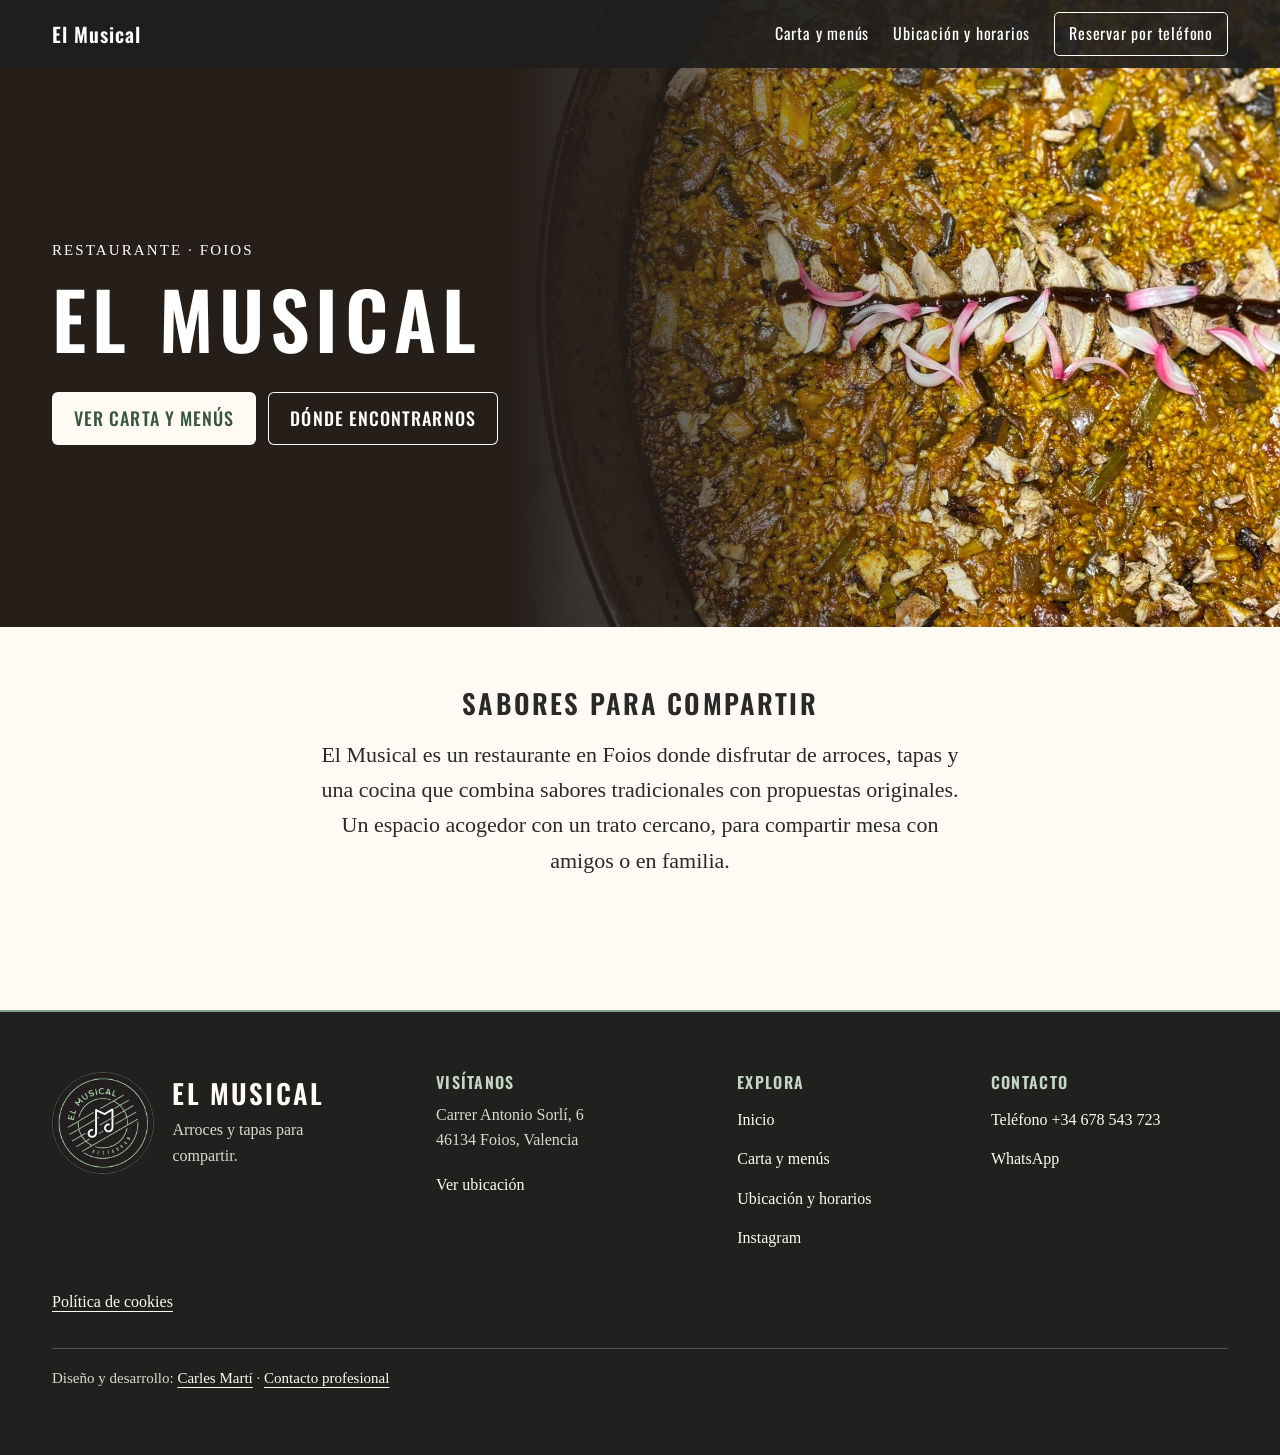
==== commit b717a9b2: "Mejora de vista de cartas y menus" ====
--- a/index.html
+++ b/index.html
@@ -23,7 +23,7 @@
             </button>
             <nav id="navegacion-principal" class="cabecera-nav" aria-label="Navegación principal">
                 <ul>
-                    <li><a href="carta/index.html#carta">Carta</a></li>
+                    <li><a href="carta/index.html">Carta y menús</a></li>
                     <li><a href="ubicacion/index.html">Ubicación y horarios</a></li>
                     <li><a class="boton-reserva" href="tel:+34678543723">Reservar por teléfono</a></li>
                 </ul>
@@ -37,7 +37,7 @@
             <p class="portada-etiqueta">Restaurante · Foios</p>
             <h1 id="titulo-portada">El Musical</h1>
             <div class="portada-acciones">
-                <a class="boton-accion boton-crema" href="carta/index.html#carta">Ver carta</a>
+                <a class="boton-accion boton-crema" href="carta/index.html">Ver carta y menús</a>
                 <a class="boton-accion boton-crema portada-enlace-secundario" href="ubicacion/index.html">Dónde encontrarnos</a>
             </div>
         </div>
@@ -69,7 +69,7 @@
                 <h2>Explora</h2>
                 <ul>
                     <li><a href="index.html">Inicio</a></li>
-                    <li><a href="carta/index.html#carta">Carta y menús</a></li>
+                    <li><a href="carta/index.html">Carta y menús</a></li>
                     <li><a href="ubicacion/index.html#horario">Ubicación y horarios</a></li>
                     <li><a href="https://www.instagram.com/rte.elmusicalfoios/">Instagram</a></li>
                 </ul>
--- a/styles.css
+++ b/styles.css
@@ -326,12 +326,7 @@
 
 /* ===== 4. Carta, vinos y menús ===== */
 
-/* Los tamaños son los de las barras fijas; carta.js los actualiza al medirlas. */
-.pagina-carta {
-    scroll-padding-top: calc(
-        var(--altura-cabecera, 0px) + var(--altura-selector, 0px) + 24px
-    );
-}
+.pagina-carta { scroll-padding-top: calc(var(--alto-barra) + 24px); }
 
 .introduccion-carta {
     padding: 64px 24px 40px;
@@ -351,66 +346,37 @@
     line-height: 1.5;
 }
 
-.selector-carta {
-    position: sticky;
-    top: var(--altura-cabecera, 0px);
-    z-index: 20;
-    padding: 0 24px;
-    background-color: var(--color-fondo);
-    border-bottom: 1px solid var(--color-borde);
-}
-
-.pestanas-carta {
-    display: flex;
-    justify-content: center;
-    gap: 28px;
-    max-width: 1200px;
-    margin: 0 auto;
-    overflow-x: auto;
-    scrollbar-width: thin;
-}
-
-.pestana-carta {
-    position: relative;
-    flex: 0 0 auto;
-    display: flex;
-    align-items: center;
-    min-height: 72px;
-    padding: 16px 0;
-    color: var(--texto-secundario);
+/* Las tarjetas son enlaces completos, también al navegar con teclado. */
+.tarjetas-carta {
+    display: grid;
+    grid-template-columns: repeat(2, minmax(0, 1fr));
+    gap: 16px;
+    max-width: 960px;
+    margin: 0 auto 48px;
+    padding-inline: 20px;
+}
+.tarjetas-carta[hidden] { display: none; }
+.tarjetas-carta a {
+    display: grid;
+    align-content: center;
+    gap: 6px;
+    padding: clamp(20px, 3vw, 36px);
+    border: 1px solid var(--color-borde);
+    border-radius: 8px;
+    color: var(--texto-principal);
+    background: var(--color-superficie);
+    text-decoration: none;
+}
+.tarjetas-carta strong {
     font-family: var(--fuente-titulos);
-    font-size: 20px;
-    text-decoration: none;
-    white-space: nowrap;
-    font-weight: 500;
-    letter-spacing: 0.08em;
-    text-transform: uppercase;
-}
-
-.pestana-carta:hover,
-.pestana-carta[aria-selected="true"] {
-    color: var(--texto-principal);
-}
-
-.pestana-carta[aria-selected="true"] {
-    font-weight: 600;
-}
-
-.pestana-carta[aria-selected="true"]::after {
-    content: "";
-    position: absolute;
-    right: 0;
-    left: 0;
-    bottom: 12px;
-    height: 2px;
-    background-color: var(--verde-principal);
-}
-
-.pestana-carta:focus:not(:focus-visible) { outline: none; }
-.pestana-carta:focus-visible {
-    outline: 2px solid var(--verde-oscuro);
-    outline-offset: -3px;
-}
+    font-size: 26px;
+}
+.tarjetas-carta b { color: var(--verde-oscuro); }
+.tarjetas-carta a:hover, .tarjetas-carta a:focus-visible {
+    border-color: var(--verde-oscuro);
+    background: var(--verde-suave);
+}
+
 
 /* Paneles, categorías, platos y vinos. */
 .contenido-carta {
@@ -422,7 +388,7 @@
 .panel-carta { margin-bottom: 48px; }
 
 .panel-carta h2 {
-    margin: 0 0 36px;
+    margin: 0 0 16px;
     font-size: clamp(24px, 4vw, 32px);
     letter-spacing: 0.12em;
     text-align: center;
@@ -447,16 +413,31 @@
     border-radius: 6px;
 }
 
+.volver-cartas {
+    display: block;
+    width: fit-content;
+    max-width: 100%;
+    margin: 0 auto 28px;
+    text-align: center;
+}
+
+.volver-cartas,
 .indice-carta a {
     padding: 11px 21px;
     border: 1px solid #000;
+}
+
+.indice-carta a,
+.volver-cartas:hover,
+.volver-cartas:focus-visible {
     background-color: #000;
-    color: #fffaf3;
-}
-
+    color: var(--color-fondo);
+}
+
+.volver-cartas,
 .indice-carta a:hover,
 .indice-carta a:focus-visible {
-    background-color: #fffaf3;
+    background-color: var(--color-fondo);
     color: #000;
 }
 
@@ -610,28 +591,12 @@
     color: #ffffff;
 }
 
-@media (max-width: 1100px) {
-    .pestanas-carta {
-        justify-content: flex-start;
-    }
-}
-
 @media (max-width: 700px) {
     .introduccion-carta {
         padding: 40px 20px 28px;
     }
 
-    .selector-carta {
-        padding: 0 16px;
-    }
-
-    .pestanas-carta {
-        gap: 24px;
-    }
-
-    .pestana-carta {
-        min-height: 60px;
-    }
+    .tarjetas-carta { grid-template-columns: 1fr; }
 
     .contenido-carta {
         padding: 36px 20px 64px;
@@ -688,6 +653,8 @@
     padding: 24px;
     scroll-margin-top: calc(var(--alto-barra) + 16px);
 }
+/* Al seguir el enlace del pie, deja visibles el resumen y el texto bajo la cabecera. */
+#cookies { scroll-margin-top: calc(var(--alto-barra) + 3rem); }
 .preferencias-mapa h2 { margin-top: 0; }
 .preferencias-mapa a { color: var(--verde-oscuro); }
 .preferencias-mapa button {
